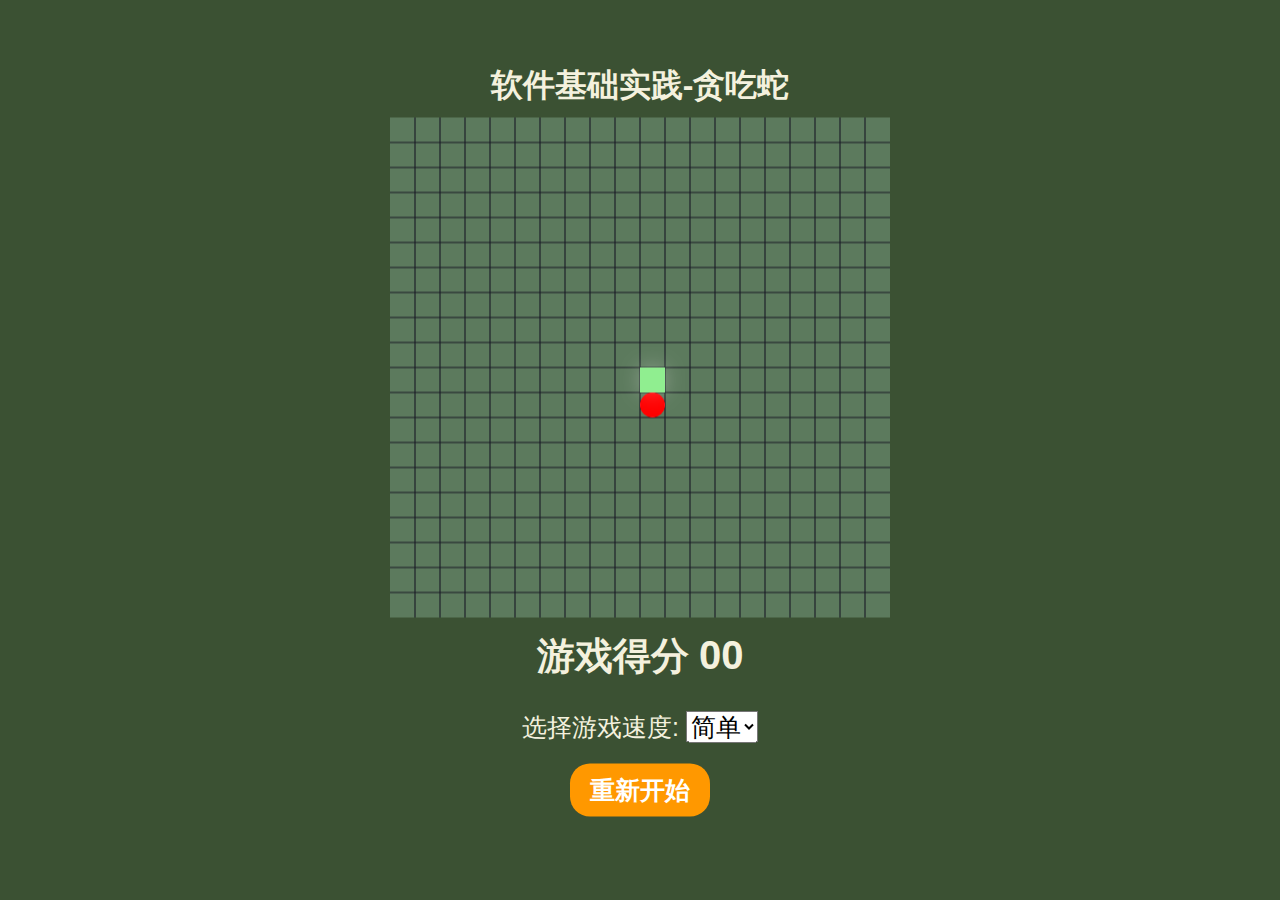
==== Snake-Game-main/index.html @ c6bc877b "feat：初步完成贪吃蛇" ====
<!DOCTYPE html>
<html lang="en">

<head>
    <meta charset="UTF-8">
    <meta http-equiv="X-UA-Compatible" content="IE=edge">
    <meta name="viewport" content="width=device-width, initial-scale=1.0">
    <title>贪吃蛇游戏</title>
    <link rel="stylesheet" href="style.css">
    <script src="script.js" defer></script>
</head>

<body>
    <div class="container noselect">
        <div id="author">
            <h1>软件基础实践-贪吃蛇</h1>
        </div>
        <div id="canvas"></div>
        <div id="ui">
            <h2>游戏得分 <span id="score">00</span></h2>
            <br>

            <span class="speedSelector">选择游戏速度:</span>
            <select id="speedSelector">
                <option value="70">入门</option>
                <option value="35" selected>简单</option>
                <option value="20">中等</option>
                <option value="10">困难</option>
            </select>
        </div>
        <button id="replay">
            <i class="fas fa-play"></i>
            重新开始
        </button>
    </div>
    </div>
</body>

</html>
---- Snake-Game-main/style.css ----
* {
  padding: 0;
  margin: 0;
  box-sizing: border-box;
}
html,
body {
  font-family: "Poppins", sans-serif;
  color: #f4f1de; /* 浅灰色文字，以确保可读性 */
  background-color: #3b5133; /* 深绿色背景 */
}
canvas {
  background-color: #5c7a5d; /* 较浅的绿色，用于canvas背景 */
}
.container {
  position: absolute;
  top: 50%;
  left: 50%;
  transform: translate(-50%, -50%);
  text-align: center;
}
#ui {
  text-align: center;
  font-size: 25px;
  margin-top: 10px;
}
#speedSelector {
  text-align: center;
  font-size: 25px;
}
.speedSelector {
  text-align: center;
  font-size: 25px;
}
#score {
  margin-top: 10px;
  font-size: 40px;
  font-weight: 800;
}
.noselect {
  user-select: none;
}
#replay {
  margin: 20px 0;
  font-size: 25px;
  padding: 10px 20px;
  background: #ff9800; /* 橙色背景 */
  border: none;
  color: #fff; /* 白色文字 */
  border-radius: 20px;
  font-weight: 800;
  cursor: pointer;
  transition: all 200ms cubic-bezier(0.4, 0, 0.2, 1);
}
#replay:hover {
  background: #ffc107; /* 深橙色背景 */
  transition: all 200ms cubic-bezier(0.4, 0, 0.2, 1);
}
@media (max-width: 600px) {
  #replay {
    margin-bottom: 20px;
  }
  #replay,
  h2 {
    transform: rotate(0deg);
  }
  #ui {
    flex-flow: row wrap;
    margin-bottom: 20px;
  }
  #score {
    margin-top: 0;
    margin-left: 20px;
  }
  .container {
    flex-flow: column wrap;
  }
}
#author {
  text-align: center;
  padding-bottom: 10px;
}
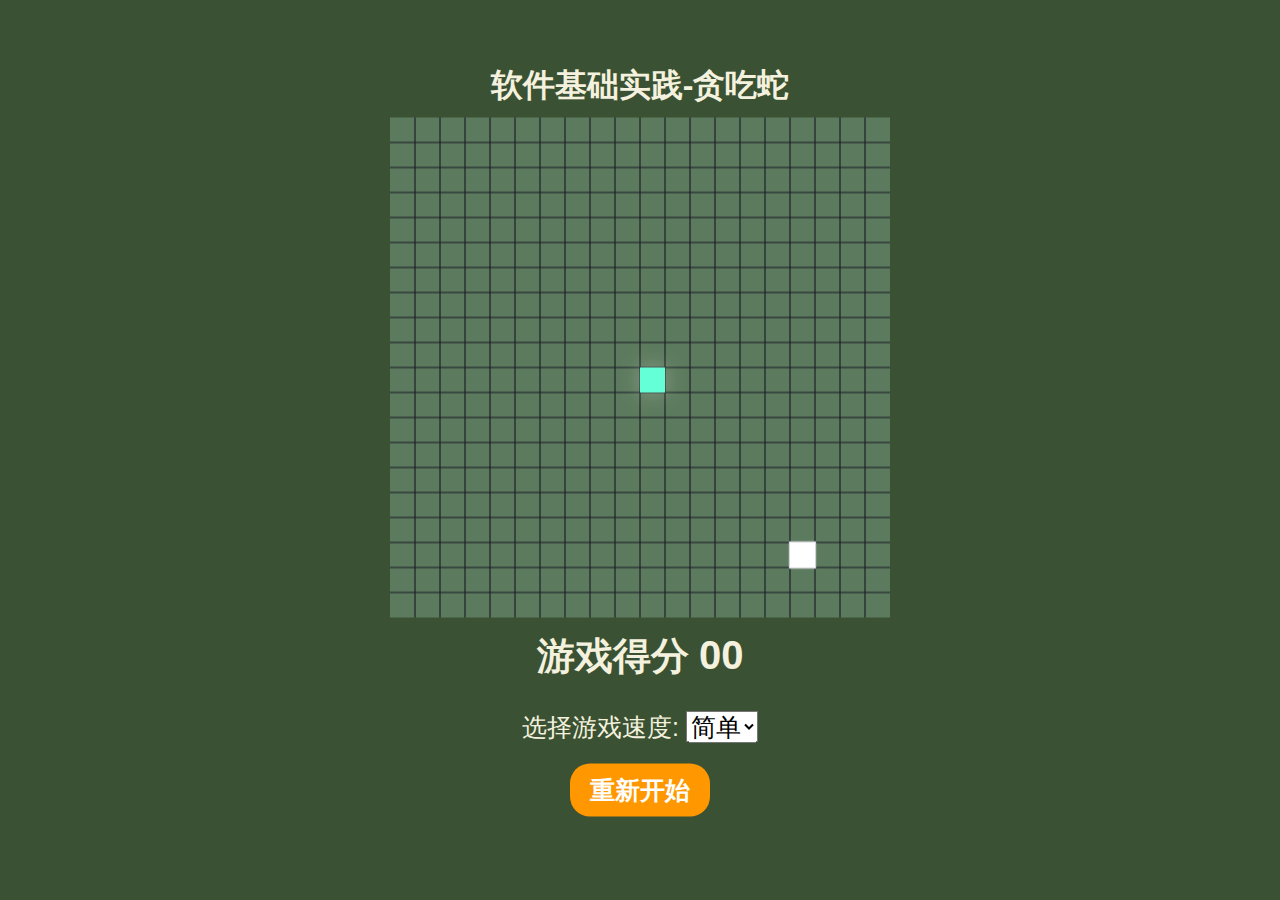
==== commit 27559a85: "feat: 实现随机变色功能" ====
--- a/Snake-Game-main/index.html
+++ b/Snake-Game-main/index.html
@@ -32,8 +32,17 @@
             <i class="fas fa-play"></i>
             重新开始
         </button>
-    </div>
-    </div>
+    <!-- </div>
+    <div class="tips">
+        <div>游戏规则</div>
+        <div class="rule">
+            <ul>
+                <li>1.使用方向键控制蛇的移动方向，避免撞到墙壁或自己的身体。</li>
+                <li>2.蛇会不断地向前移动，吃掉食物会增加长度和得分。</li>
+                <li>3.游戏结束后，点击“重新开始”按钮可以重新开始游戏。</li>
+            </ul>
+        </div>
+    </div> -->
 </body>
 
 </html>--- a/Snake-Game-main/style.css
+++ b/Snake-Game-main/style.css
@@ -80,3 +80,28 @@
   text-align: center;
   padding-bottom: 10px;
 }
+
+.tips {
+  padding: 50px;
+  font-size: 24px;
+  width: 460px;
+  display: flex;
+  flex-direction: column;
+  align-items: center;
+  font-weight: 800;
+}
+
+.tips .rule {
+  margin-top: 20px;
+  font-size: 20px;
+  display: flex;
+  font-weight: 400;
+  ul {
+    display: flex;
+    flex-direction: column;
+    gap: 10px;
+    li {
+      list-style: none;
+    }
+  }
+}
